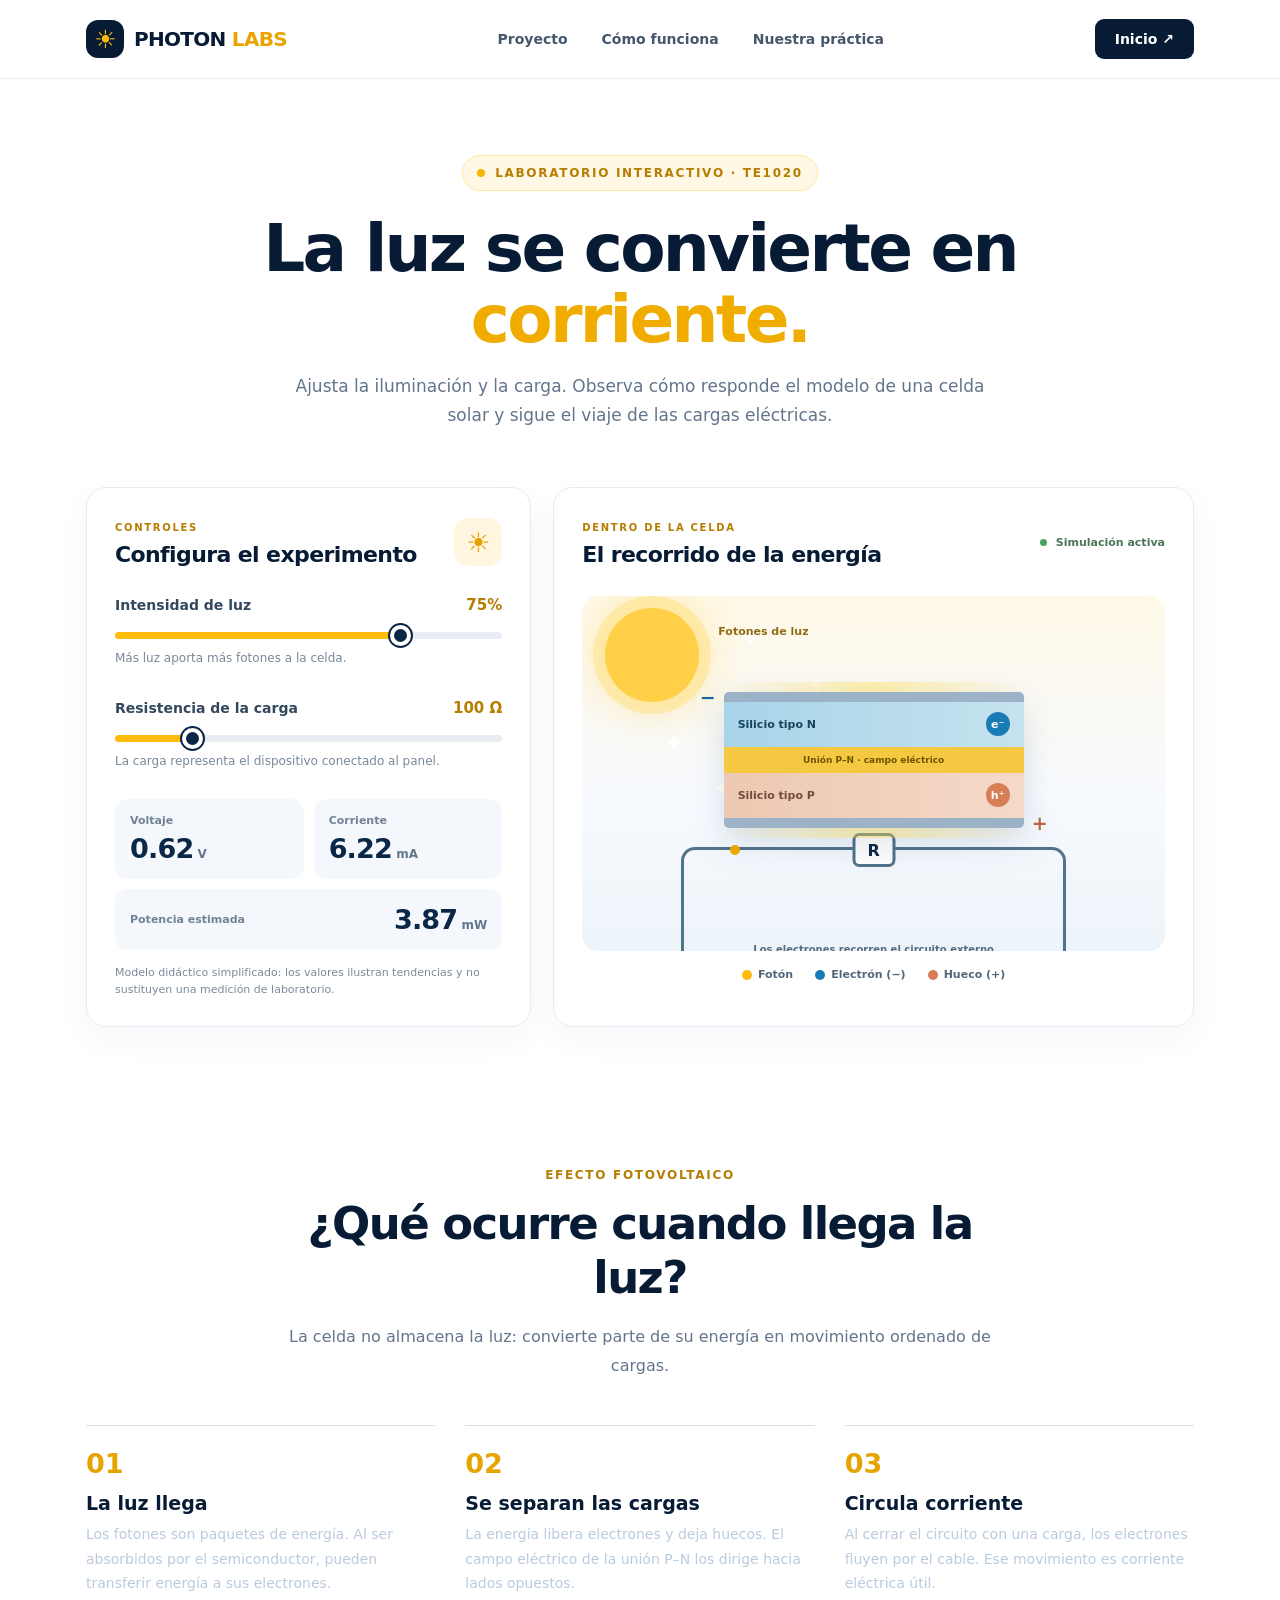
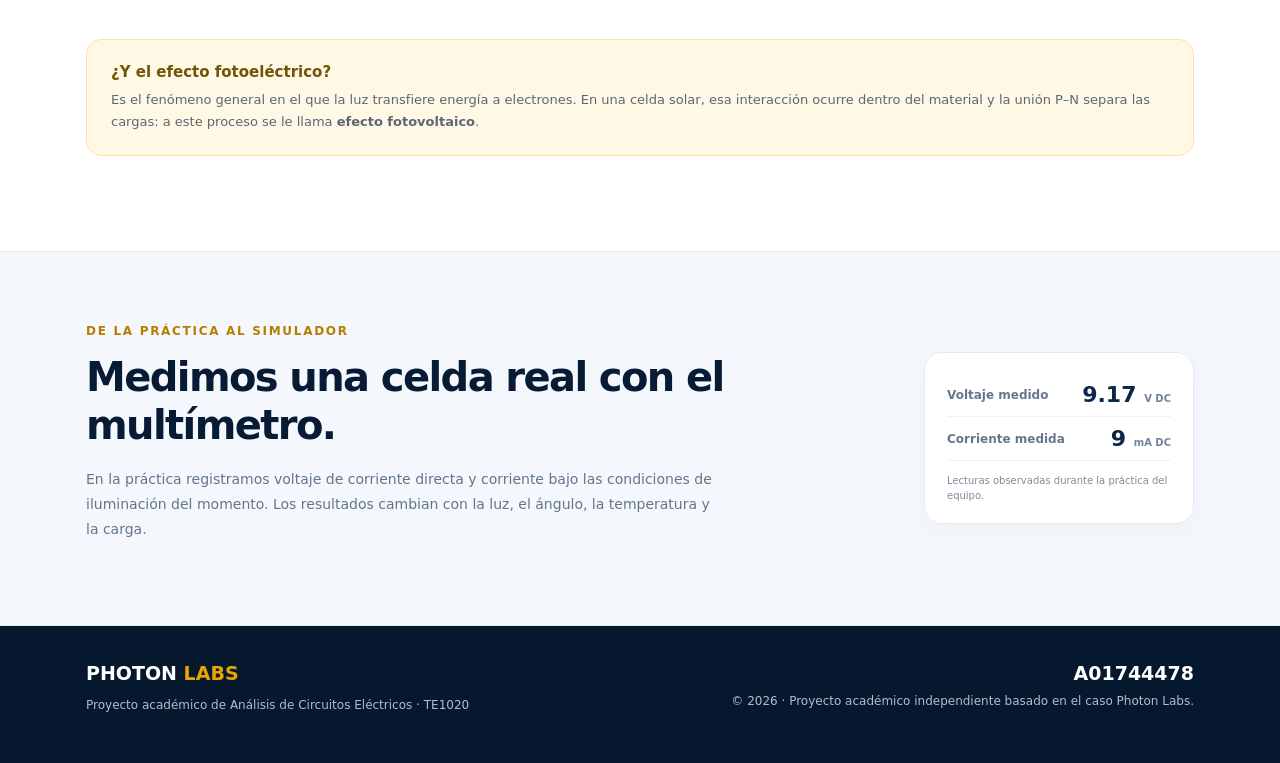
==== simulador.html @ 46e1466f "Add interactive solar cell simulator" ====
<!doctype html>
<html lang="es">
<head>
  <meta charset="UTF-8" />
  <meta name="viewport" content="width=device-width, initial-scale=1" />
  <meta name="theme-color" content="#071b35" />
  <meta name="description" content="Simulador interactivo para comprender cómo una celda solar transforma la luz en corriente eléctrica." />
  <title>Simulador solar | Photon Labs</title>
  <link rel="icon" type="image/png" href="assets/logo.png" />
  <link rel="stylesheet" href="styles.css" />
  <link rel="stylesheet" href="simulador.css" />
  <script src="simulador.js" defer></script>
</head>
<body>
  <header class="header">
    <div class="wrap nav">
      <a href="index.html" class="brand" aria-label="Photon Labs, inicio"><span class="brand-icon">☀</span><span>PHOTON <b>LABS</b></span></a>
      <nav aria-label="Navegación principal"><a href="index.html#proyecto">Proyecto</a><a href="#como-funciona">Cómo funciona</a><a href="#practica">Nuestra práctica</a></nav>
      <a class="nav-cta" href="index.html">Inicio <span aria-hidden="true">↗</span></a>
    </div>
  </header>
  <main>
    <section class="sim-hero wrap">
      <span class="eyebrow"><span class="dot"></span> LABORATORIO INTERACTIVO · TE1020</span>
      <h1>La luz se convierte en <span>corriente.</span></h1>
      <p>Ajusta la iluminación y la carga. Observa cómo responde el modelo de una celda solar y sigue el viaje de las cargas eléctricas.</p>
    </section>

    <section class="sim-layout wrap" aria-label="Simulador de celda solar">
      <div class="sim-card controls-card">
        <div class="card-title"><div><span class="overline">CONTROLES</span><h2>Configura el experimento</h2></div><span class="sun-badge" aria-hidden="true">☀</span></div>
        <label class="control-label" for="lightRange"><span>Intensidad de luz</span><strong id="lightValue">75%</strong></label>
        <input id="lightRange" type="range" min="0" max="100" value="75" aria-describedby="lightHint" />
        <p class="control-hint" id="lightHint">Más luz aporta más fotones a la celda.</p>
        <label class="control-label load-label" for="loadRange"><span>Resistencia de la carga</span><strong><span id="loadValue">100</span> Ω</strong></label>
        <input id="loadRange" type="range" min="10" max="500" value="100" step="10" aria-describedby="loadHint" />
        <p class="control-hint" id="loadHint">La carga representa el dispositivo conectado al panel.</p>
        <div class="readings" aria-live="polite">
          <div class="reading"><span>Voltaje</span><strong><span id="voltageValue">—</span><small> V</small></strong></div>
          <div class="reading"><span>Corriente</span><strong><span id="currentValue">—</span><small> mA</small></strong></div>
          <div class="reading power-reading"><span>Potencia estimada</span><strong><span id="powerValue">—</span><small> mW</small></strong></div>
        </div>
        <p class="model-note">Modelo didáctico simplificado: los valores ilustran tendencias y no sustituyen una medición de laboratorio.</p>
      </div>

      <div class="sim-card diagram-card">
        <div class="card-title"><div><span class="overline">DENTRO DE LA CELDA</span><h2>El recorrido de la energía</h2></div><span class="live-indicator"><i></i> Simulación activa</span></div>
        <div class="cell-scene" id="cellScene" data-light="75">
          <div class="sun-rays" aria-hidden="true"><span>✦</span><span>✦</span><span>✦</span><span>✦</span><span>✦</span></div>
          <div class="photon-label">Fotones de luz</div>
          <div class="cell-stack" aria-label="Esquema de capas de una celda fotovoltaica">
            <div class="cell-layer top-layer"><span>Contacto frontal</span><b>−</b></div>
            <div class="cell-layer n-layer"><span>Silicio tipo N</span><b class="electron">e⁻</b></div>
            <div class="junction"><span>Unión P–N · campo eléctrico</span><i></i></div>
            <div class="cell-layer p-layer"><span>Silicio tipo P</span><b class="hole">h⁺</b></div>
            <div class="cell-layer bottom-layer"><span>Contacto posterior</span><b>+</b></div>
          </div>
          <div class="circuit-line"><span class="flow-dot"></span><span class="load-symbol">R</span><span class="circuit-caption">Los electrones recorren el circuito externo</span></div>
        </div>
        <div class="legend"><span><i class="legend-photon"></i> Fotón</span><span><i class="legend-electron"></i> Electrón (−)</span><span><i class="legend-hole"></i> Hueco (+)</span></div>
      </div>
    </section>

    <section class="section wrap" id="como-funciona">
      <div class="section-heading"><span class="overline">EFECTO FOTOVOLTAICO</span><h2>¿Qué ocurre cuando llega la luz?</h2><p>La celda no almacena la luz: convierte parte de su energía en movimiento ordenado de cargas.</p></div>
      <div class="steps science-steps">
        <article><span>01</span><h3>La luz llega</h3><p>Los fotones son paquetes de energía. Al ser absorbidos por el semiconductor, pueden transferir energía a sus electrones.</p></article>
        <article><span>02</span><h3>Se separan las cargas</h3><p>La energía libera electrones y deja huecos. El campo eléctrico de la unión P–N los dirige hacia lados opuestos.</p></article>
        <article><span>03</span><h3>Circula corriente</h3><p>Al cerrar el circuito con una carga, los electrones fluyen por el cable. Ese movimiento es corriente eléctrica útil.</p></article>
      </div>
      <aside class="concept-note"><strong>¿Y el efecto fotoeléctrico?</strong><p>Es el fenómeno general en el que la luz transfiere energía a electrones. En una celda solar, esa interacción ocurre dentro del material y la unión P–N separa las cargas: a este proceso se le llama <b>efecto fotovoltaico</b>.</p></aside>
    </section>

    <section class="practice-band" id="practica"><div class="wrap practice-inner"><div><span class="overline">DE LA PRÁCTICA AL SIMULADOR</span><h2>Medimos una celda real con el multímetro.</h2><p>En la práctica registramos voltaje de corriente directa y corriente bajo las condiciones de iluminación del momento. Los resultados cambian con la luz, el ángulo, la temperatura y la carga.</p></div><div class="practice-readings"><div><span>Voltaje medido</span><strong>9.17 <small>V DC</small></strong></div><div><span>Corriente medida</span><strong>9 <small>mA DC</small></strong></div><small>Lecturas observadas durante la práctica del equipo.</small></div></div></section>
  </main>
  <footer><div class="wrap footer-inner"><div><strong>PHOTON <span>LABS</span></strong><p>Proyecto académico de Análisis de Circuitos Eléctricos · TE1020</p></div><div class="footer-right"><strong>A01744478</strong><small>© 2026 · Proyecto académico independiente basado en el caso Photon Labs.</small></div></div></footer>
</body>
</html>
---- styles.css ----
:root{--navy:#071b35;--blue:#10345c;--gold:#ffbb0b;--muted:#63758b;--light:#f4f8fc}*{box-sizing:border-box}html{scroll-behavior:smooth}body{margin:0;font-family:Inter,ui-sans-serif,system-ui,-apple-system,BlinkMacSystemFont,"Segoe UI",sans-serif;color:var(--navy);background:white}a{text-decoration:none;color:inherit}.wrap{max-width:1160px;margin:auto;padding-left:26px;padding-right:26px}.header{background:#fff;border-bottom:1px solid #e9eef4;position:sticky;top:0;z-index:5}.nav{height:78px;display:flex;align-items:center;justify-content:space-between;gap:24px}.brand{font-weight:900;letter-spacing:-.7px;display:flex;align-items:center;gap:10px;font-size:20px}.brand b,.footer-inner span{color:#e9a400}.brand-icon{display:grid;place-items:center;width:38px;height:38px;border-radius:12px;background:var(--navy);color:var(--gold);font-size:25px}.nav nav{display:flex;gap:34px;color:#45576c;font-size:14px;font-weight:600}.nav nav a:hover{color:#d39a00}.nav-cta{background:var(--navy);color:white;border-radius:9px;padding:12px 20px;font-size:14px;font-weight:700}.hero{min-height:610px;display:grid;grid-template-columns:1.06fr .94fr;align-items:center;gap:50px;padding-top:55px;padding-bottom:70px}.eyebrow,.overline{font-size:12px;letter-spacing:1.7px;font-weight:850;color:#b67d00}.eyebrow{display:inline-flex;gap:10px;align-items:center;background:#fff8e5;border:1px solid #ffe6a0;border-radius:30px;padding:10px 14px}.dot{height:8px;width:8px;border-radius:50%;background:#f5b400}.hero h1{font-size:clamp(43px,5vw,70px);letter-spacing:-3px;line-height:1.08;margin:26px 0 23px;max-width:660px}.hero h1 span{color:#f0ad00}.hero-copy>p{font-size:18px;line-height:1.8;color:var(--muted);max-width:540px}.actions{display:flex;gap:12px;flex-wrap:wrap;margin:30px 0}.btn{border-radius:10px;padding:16px 22px;font-size:14px;font-weight:800;display:inline-flex;align-items:center;gap:14px}.primary{background:var(--gold);color:#0b2443;box-shadow:0 8px 22px #ffbb0b33}.secondary{border:1px solid #cbd5df}.hero-note{color:#65758a;font-size:13px;margin-top:36px}.hero-note span{color:#e6a000}.hero-art{position:relative;min-width:0}.art-glow{position:absolute;inset:6% 0;background:radial-gradient(circle,#ffdf7c66,transparent 65%)}.logo-panel{position:relative;border-radius:28px;padding:25px;background:white;box-shadow:0 22px 70px #102c5020;border:1px solid #e9eef4;transform:rotate(2deg)}.logo-panel img{display:block;width:100%;border-radius:15px}.float-tag{position:absolute;bottom:-20px;left:-28px;background:white;display:flex;align-items:center;gap:13px;padding:14px 20px;box-shadow:0 15px 45px #0b28452b;border-radius:14px}.float-tag>span{font-size:26px;color:#e5a400}.float-tag strong,.float-tag small{display:block}.float-tag strong{font-size:13px}.float-tag small{font-size:11px;color:var(--muted);margin-top:3px}.metrics{background:var(--navy);color:white}.metrics-grid{display:grid;grid-template-columns:repeat(4,1fr);padding-top:27px;padding-bottom:27px}.metrics-grid>div{display:flex;align-items:center;gap:14px;padding:14px 18px;border-right:1px solid #ffffff25}.metrics-grid>div:last-child{border:0}.metrics strong{color:var(--gold);font-size:23px}.metrics span{font-size:13px;color:#d6e0eb}.section{padding-top:95px;padding-bottom:95px}.section-heading{max-width:760px;margin:0 auto 43px;text-align:center}h2{font-size:clamp(30px,3.7vw,45px);letter-spacing:-1.6px;line-height:1.2;margin:14px 0 18px}.section-heading p,.coming p{color:var(--muted);font-size:16px;line-height:1.8}.feature-grid{display:grid;grid-template-columns:repeat(3,1fr);gap:20px}.feature{border:1px solid #e5ebf1;border-radius:18px;padding:32px;background:#fff;box-shadow:0 8px 25px #0b284508}.feature-icon{display:grid;place-items:center;width:54px;height:54px;border-radius:15px;background:#fff6df;font-size:25px;color:#e4a300}.feature h3{margin:24px 0 10px;font-size:20px}.feature p{color:var(--muted);line-height:1.7;font-size:14px}.section-dark{background:#0a2342;color:white}.section-dark .overline{color:var(--gold)}.section-dark h2{max-width:700px}.steps{display:grid;grid-template-columns:repeat(3,1fr);gap:30px;margin-top:45px}.steps>div{border-top:1px solid #42607d;padding-top:24px}.steps span{color:var(--gold);font-size:28px;font-weight:850}.steps h3{font-size:20px}.steps p{color:#bacbdd;line-height:1.7;font-size:14px}.coming{background:var(--light);border:1px solid #e5edf4;border-radius:24px;padding:58px;display:flex;align-items:center;gap:40px;justify-content:space-between}.coming>div:first-child{max-width:690px}.coming-icon{font-size:140px;color:#f3b300;line-height:1}.status{display:inline-block;background:#e9f3ed;color:#297d48;border-radius:25px;padding:9px 15px;font-size:13px;font-weight:800;margin-top:15px}footer{background:#06182e;color:white}.footer-inner{display:flex;justify-content:space-between;gap:30px;padding-top:36px;padding-bottom:36px}.footer-inner strong{font-size:19px}.footer-inner p,.footer-inner small{font-size:12px;color:#aebed0;line-height:1.6}.footer-right{text-align:right;display:flex;flex-direction:column;gap:8px}@media(max-width:850px){.nav nav{display:none}.hero{grid-template-columns:1fr;gap:45px;padding-top:65px}.hero-copy{text-align:center}.hero-copy>p{margin-left:auto;margin-right:auto}.actions{justify-content:center}.hero-art{max-width:530px;margin:0 auto}.float-tag{left:0}.metrics-grid{grid-template-columns:repeat(2,1fr)}.metrics-grid>div:nth-child(2){border:0}.feature-grid,.steps{grid-template-columns:1fr}.coming-icon{display:none}}@media(max-width:540px){.wrap{padding-left:18px;padding-right:18px}.nav{height:70px}.brand{font-size:17px}.nav-cta{font-size:12px;padding:11px}.hero{padding-top:42px}.hero h1{letter-spacing:-2px}.hero-copy>p{font-size:16px}.btn{width:100%;justify-content:center}.logo-panel{padding:12px}.float-tag{position:relative;bottom:auto;left:auto;margin:15px auto 0;max-width:max-content}.metrics-grid>div{gap:8px;padding:14px 8px}.metrics span{font-size:11px}.metrics strong{font-size:19px}.section{padding-top:70px;padding-bottom:70px}.coming{padding:30px}.footer-inner{flex-direction:column}.footer-right{text-align:left}}
---- simulador.css ----
.sim-hero{padding-top:76px;padding-bottom:34px;text-align:center}.sim-hero h1{font-size:clamp(40px,5.5vw,66px);letter-spacing:-2.7px;line-height:1.08;margin:22px auto 16px}.sim-hero h1 span{color:#f0ad00}.sim-hero p{max-width:690px;margin:0 auto;color:var(--muted);font-size:17px;line-height:1.75}.sim-layout{display:grid;grid-template-columns:.82fr 1.18fr;gap:22px;padding-top:22px;padding-bottom:42px}.sim-card{background:white;border:1px solid #e5ebf1;border-radius:20px;padding:28px;box-shadow:0 12px 34px #0b28450a;min-width:0}.card-title{display:flex;align-items:center;justify-content:space-between;gap:18px;margin-bottom:28px}.card-title h2{font-size:22px;letter-spacing:-.6px;margin:7px 0 0}.card-title .overline{font-size:10px}.sun-badge{display:grid;place-items:center;border-radius:14px;width:48px;height:48px;background:#fff6df;color:#e6a000;font-size:27px}.control-label{display:flex;align-items:center;justify-content:space-between;gap:14px;font-size:14px;font-weight:750;color:#33475d}.control-label strong{color:#b67d00;font-size:15px}.load-label{margin-top:31px}.sim-card input[type=range]{appearance:none;width:100%;height:7px;border-radius:8px;background:linear-gradient(90deg,#ffbb0b 75%,#e7edf3 75%);outline:none;margin:18px 0 5px}.sim-card input[type=range]::-webkit-slider-thumb{appearance:none;width:21px;height:21px;border-radius:50%;background:#0b2747;border:4px solid white;box-shadow:0 0 0 2px #0b2747;cursor:pointer}.sim-card input[type=range]::-moz-range-thumb{width:14px;height:14px;border-radius:50%;background:#0b2747;border:4px solid white;box-shadow:0 0 0 2px #0b2747;cursor:pointer}.control-hint{font-size:12px;color:#78889a;margin:5px 0 0;line-height:1.55}.readings{margin-top:28px;display:grid;grid-template-columns:1fr 1fr;gap:10px}.reading{border-radius:13px;background:#f4f8fc;padding:15px}.reading>span{display:block;font-size:11px;color:#718196;font-weight:700}.reading strong{display:block;margin-top:6px;color:#0b2747;font-size:27px;letter-spacing:-.8px}.reading small{font-size:12px;letter-spacing:0;color:#63758b}.power-reading{grid-column:1/-1;display:flex;align-items:center;justify-content:space-between}.power-reading strong{margin:0}.model-note{font-size:11px;line-height:1.55;color:#7a899a;margin:14px 0 0}.live-indicator{font-size:11px;color:#4a7558;white-space:nowrap;font-weight:750}.live-indicator i{display:inline-block;width:7px;height:7px;border-radius:50%;background:#45a465;margin-right:5px}.diagram-card{overflow:hidden}.cell-scene{height:355px;position:relative;isolation:isolate;border-radius:16px;background:linear-gradient(180deg,#fff9e8 0%,#f7faff 58%,#edf4f9 100%);overflow:hidden;--ray-alpha:.72}.cell-scene[data-light="0"]{--ray-alpha:0}.sun-rays{position:absolute;inset:12px auto auto 23px;width:94px;height:94px;border-radius:50%;background:#ffcf47;box-shadow:0 0 0 12px #ffd75b55,0 0 50px #ffc62988;color:white;font-size:26px}.sun-rays span{position:absolute;animation:twinkle 2s ease-in-out infinite}.sun-rays span:nth-child(1){left:134px;top:15px}.sun-rays span:nth-child(2){left:201px;top:62px;animation-delay:.5s}.sun-rays span:nth-child(3){left:178px;top:124px;animation-delay:.9s}.sun-rays span:nth-child(4){left:107px;top:165px;animation-delay:.3s}.sun-rays span:nth-child(5){left:58px;top:120px;animation-delay:1.1s}.photon-label{position:absolute;top:29px;left:136px;color:#8e6c12;font-size:11px;font-weight:800}.cell-stack{position:absolute;left:50%;top:46%;transform:translate(-50%,-50%);width:min(58%,300px);filter:drop-shadow(0 12px 17px #0a234222);z-index:1}.cell-layer{height:45px;display:flex;justify-content:space-between;align-items:center;padding:0 14px;font-size:11px;font-weight:800}.top-layer{height:10px;background:#9cb3c7;border-radius:5px 5px 0 0}.top-layer span,.bottom-layer span{display:none}.top-layer b{position:absolute;left:-24px;color:#1768a1;font-size:19px}.n-layer{background:linear-gradient(90deg,#a8d3e9,#c5e3ee);color:#16445f}.p-layer{background:linear-gradient(90deg,#edc8b2,#f5d9c8);color:#714d3c}.bottom-layer{height:10px;background:#9cb3c7;border-radius:0 0 5px 5px}.bottom-layer b{position:absolute;right:-24px;color:#be643b;font-size:19px}.junction{height:26px;background:#f5c842;position:relative;display:grid;place-items:center;color:#6f5400;font-size:9px;font-weight:850}.junction i{position:absolute;inset:-65px 0;background:linear-gradient(90deg,transparent,#ffdf5570,transparent);z-index:-1}.electron,.hole{display:grid;place-items:center;width:24px;height:24px;border-radius:50%;font-size:11px;animation:bounce 1.8s ease-in-out infinite}.electron{background:#187bb4;color:white}.hole{background:#d77e57;color:white;animation-delay:.4s}.circuit-line{position:absolute;left:17%;right:17%;bottom:24px;height:80px;border:3px solid #53738b;border-bottom:0;border-radius:14px 14px 0 0}.circuit-line:before,.circuit-line:after{content:"";position:absolute;width:3px;height:30px;bottom:-28px;background:#53738b}.circuit-line:before{left:-3px}.circuit-line:after{right:-3px}.load-symbol{position:absolute;left:50%;top:-17px;transform:translateX(-50%);width:43px;height:34px;display:grid;place-items:center;background:white;border:3px solid #53738b;border-radius:7px;color:#0d2a48;font-weight:900}.circuit-caption{position:absolute;left:0;right:0;bottom:-28px;text-align:center;font-size:10px;color:#556d80;font-weight:700}.flow-dot{position:absolute;left:12%;top:-5px;width:10px;height:10px;background:#f0ad00;border-radius:50%;animation:flow 2.2s linear infinite}.legend{display:flex;justify-content:center;gap:22px;flex-wrap:wrap;margin-top:17px;font-size:11px;color:#53677c;font-weight:700}.legend span{display:flex;align-items:center;gap:6px}.legend i{width:10px;height:10px;display:inline-block;border-radius:50%}.legend-photon{background:#ffbb0b}.legend-electron{background:#187bb4}.legend-hole{background:#d77e57}.science-steps article{border-top:1px solid #d7e1ea;padding-top:22px}.science-steps article>span{color:#e5a400;font-size:27px;font-weight:850}.science-steps h3{font-size:19px;margin:13px 0 8px}.science-steps p{color:#bacbdd;font-size:14px;line-height:1.75;margin:0}.concept-note{margin-top:43px;background:#fff8e5;border:1px solid #ffe4a1;border-radius:15px;padding:22px 24px}.concept-note strong{font-size:15px;color:#725508}.concept-note p{font-size:13px;line-height:1.7;color:#5c6775;margin:8px 0 0}.practice-band{background:#f4f8fc;border-top:1px solid #e5edf4;border-bottom:1px solid #e5edf4}.practice-inner{display:flex;justify-content:space-between;align-items:center;gap:36px;padding-top:68px;padding-bottom:68px}.practice-inner>div:first-child{max-width:650px}.practice-inner h2{font-size:clamp(28px,3.2vw,40px)}.practice-inner p{max-width:640px;color:var(--muted);font-size:14px;line-height:1.8}.practice-readings{flex:0 0 270px;background:white;border:1px solid #e5ebf1;border-radius:18px;padding:20px 22px;box-shadow:0 8px 24px #0b284508}.practice-readings>div{display:flex;justify-content:space-between;align-items:center;padding:9px 0;border-bottom:1px solid #edf1f5}.practice-readings>div span{font-size:12px;color:#65778c;font-weight:700}.practice-readings>div strong{font-size:22px;color:#0a2748}.practice-readings>div small{font-size:10px;color:#72849a}.practice-readings>small{display:block;margin-top:12px;font-size:10px;line-height:1.5;color:#7c8b9a}@keyframes flow{0%{left:10%;opacity:0}15%{opacity:1}82%{left:83%;opacity:1}100%{left:90%;opacity:0}}@keyframes bounce{0%,100%{transform:translateY(0)}50%{transform:translateY(-7px)}}@keyframes twinkle{0%,100%{opacity:var(--ray-alpha);transform:scale(1)}50%{opacity:calc(var(--ray-alpha)*.45);transform:scale(.75)}}@media(max-width:850px){.sim-layout{grid-template-columns:1fr}.practice-inner{align-items:flex-start;flex-direction:column}.practice-readings{width:100%;max-width:420px}.science-steps{grid-template-columns:1fr}}@media(max-width:540px){.sim-hero{padding-top:48px}.sim-hero h1{letter-spacing:-1.8px}.sim-hero p{font-size:15px}.sim-card{padding:21px}.card-title{margin-bottom:22px}.cell-scene{height:320px}.cell-stack{width:62%}.sun-rays{transform:scale(.8);transform-origin:top left}.photon-label{top:25px;left:105px}.circuit-line{left:12%;right:12%}.legend{gap:11px;font-size:10px}.practice-inner{padding-top:52px;padding-bottom:52px}}
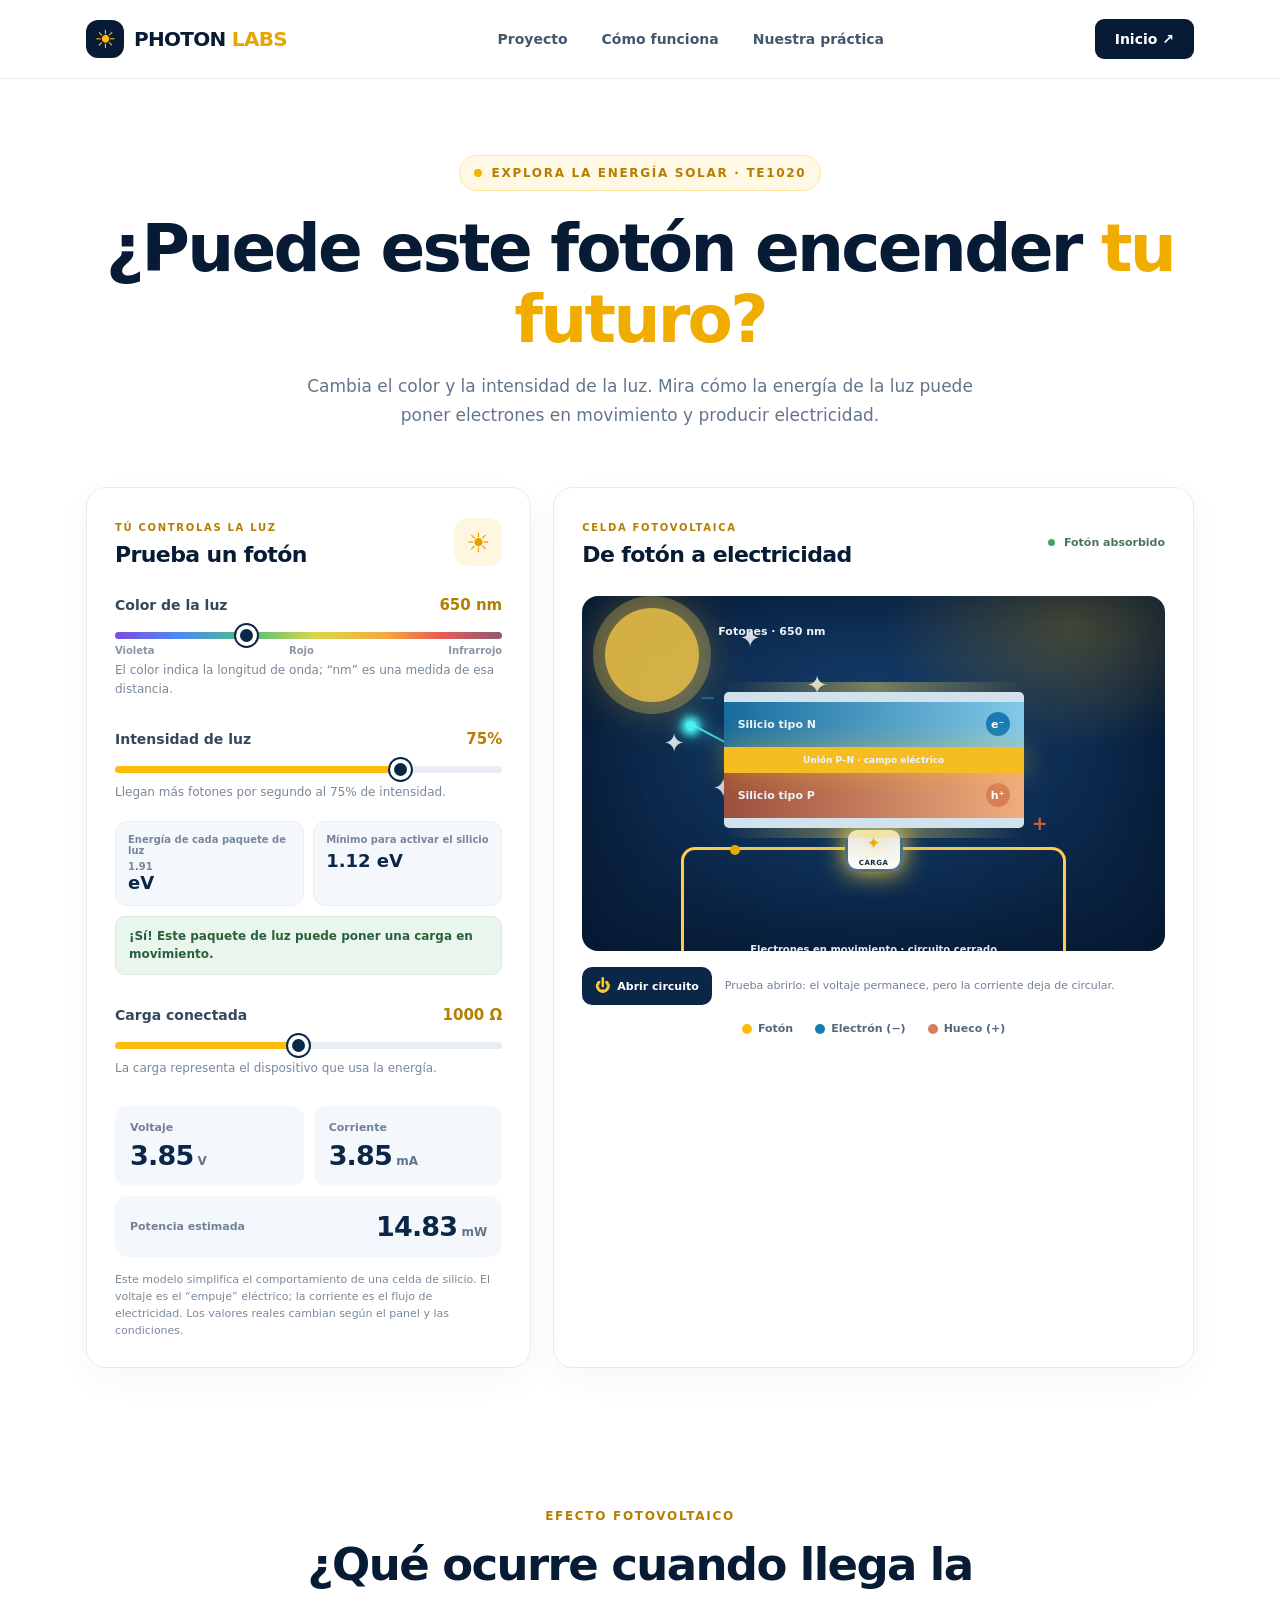
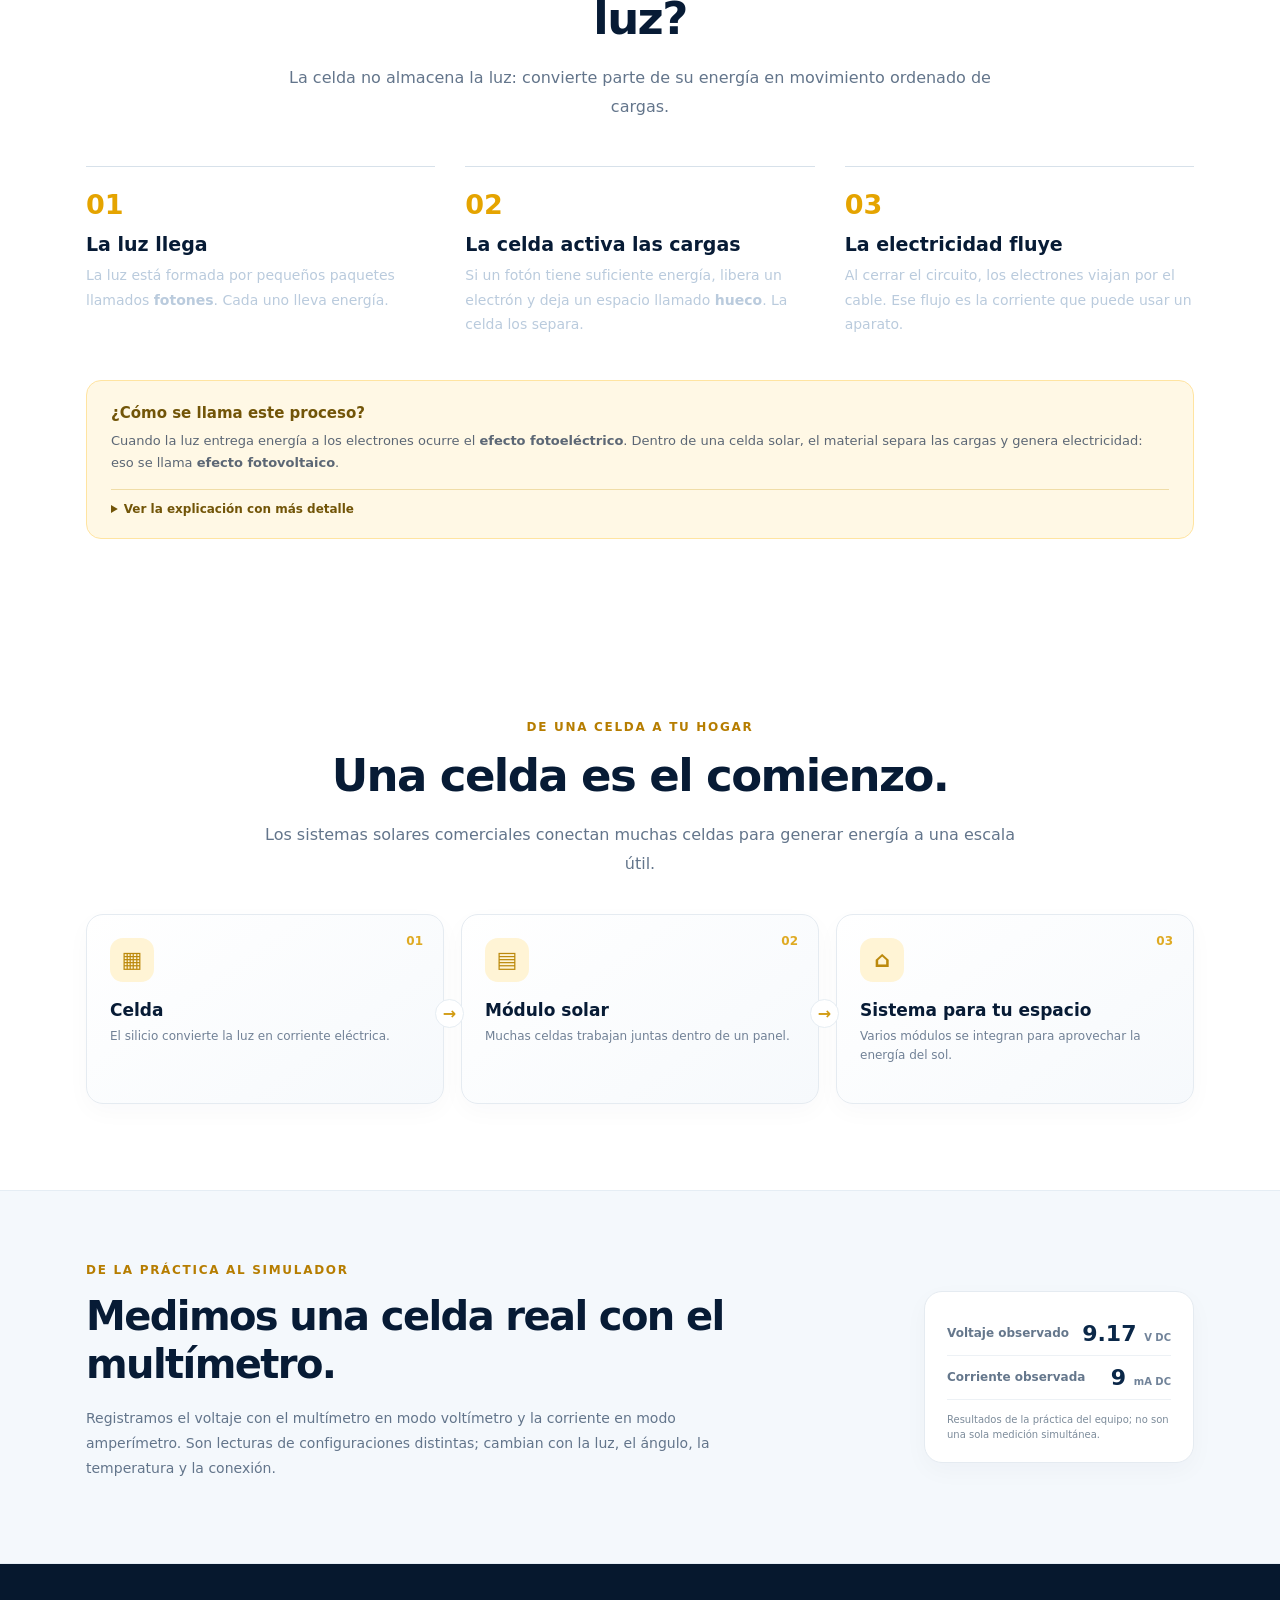
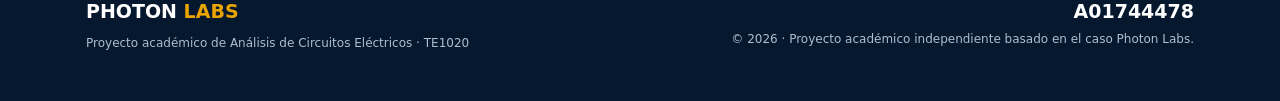
==== commit 3c3ac5dd: "Polish solar simulator and page transitions" ====
--- a/simulador.html
+++ b/simulador.html
@@ -10,6 +10,7 @@
   <link rel="stylesheet" href="styles.css" />
   <link rel="stylesheet" href="simulador.css" />
   <script src="simulador.js" defer></script>
+  <script src="page-transitions.js" defer></script>
 </head>
 <body>
   <header class="header">
@@ -21,33 +22,43 @@
   </header>
   <main>
     <section class="sim-hero wrap">
-      <span class="eyebrow"><span class="dot"></span> LABORATORIO INTERACTIVO · TE1020</span>
-      <h1>La luz se convierte en <span>corriente.</span></h1>
-      <p>Ajusta la iluminación y la carga. Observa cómo responde el modelo de una celda solar y sigue el viaje de las cargas eléctricas.</p>
+      <span class="eyebrow"><span class="dot"></span> EXPLORA LA ENERGÍA SOLAR · TE1020</span>
+      <h1>¿Puede este fotón encender <span>tu futuro?</span></h1>
+      <p>Cambia el color y la intensidad de la luz. Mira cómo la energía de la luz puede poner electrones en movimiento y producir electricidad.</p>
     </section>
 
     <section class="sim-layout wrap" aria-label="Simulador de celda solar">
       <div class="sim-card controls-card">
-        <div class="card-title"><div><span class="overline">CONTROLES</span><h2>Configura el experimento</h2></div><span class="sun-badge" aria-hidden="true">☀</span></div>
-        <label class="control-label" for="lightRange"><span>Intensidad de luz</span><strong id="lightValue">75%</strong></label>
+        <div class="card-title"><div><span class="overline">TÚ CONTROLAS LA LUZ</span><h2>Prueba un fotón</h2></div><span class="sun-badge" aria-hidden="true">☀</span></div>
+        <label class="control-label" for="wavelengthRange"><span>Color de la luz</span><strong><span id="wavelengthValue">650</span> nm</strong></label>
+        <input class="spectrum-range" id="wavelengthRange" type="range" min="380" max="1200" value="650" aria-describedby="wavelengthHint" />
+        <div class="spectrum-labels"><span>Violeta</span><span>Rojo</span><span>Infrarrojo</span></div>
+        <p class="control-hint" id="wavelengthHint">El color indica la longitud de onda; “nm” es una medida de esa distancia.</p>
+        <label class="control-label load-label" for="lightRange"><span>Intensidad de luz</span><strong id="lightValue">75%</strong></label>
         <input id="lightRange" type="range" min="0" max="100" value="75" aria-describedby="lightHint" />
-        <p class="control-hint" id="lightHint">Más luz aporta más fotones a la celda.</p>
-        <label class="control-label load-label" for="loadRange"><span>Resistencia de la carga</span><strong><span id="loadValue">100</span> Ω</strong></label>
-        <input id="loadRange" type="range" min="10" max="500" value="100" step="10" aria-describedby="loadHint" />
-        <p class="control-hint" id="loadHint">La carga representa el dispositivo conectado al panel.</p>
+        <p class="control-hint" id="lightHint">Más intensidad significa más fotones llegando cada segundo.</p>
+        <div class="photon-facts" aria-live="polite">
+          <div><span>Energía de cada paquete de luz</span><strong><span id="photonEnergy">1.91</span> eV</strong></div>
+          <div><span>Mínimo para activar el silicio</span><strong>1.12 eV</strong></div>
+        </div>
+        <div class="threshold-message" id="thresholdMessage" role="status">Este fotón puede activar el silicio.</div>
+        <label class="control-label load-label" for="loadRange"><span>Carga conectada</span><strong><span id="loadValue">1000</span> Ω</strong></label>
+        <input id="loadRange" type="range" min="100" max="2000" value="1000" step="50" aria-describedby="loadHint" />
+        <p class="control-hint" id="loadHint">La carga representa el dispositivo que usa la energía.</p>
         <div class="readings" aria-live="polite">
           <div class="reading"><span>Voltaje</span><strong><span id="voltageValue">—</span><small> V</small></strong></div>
           <div class="reading"><span>Corriente</span><strong><span id="currentValue">—</span><small> mA</small></strong></div>
           <div class="reading power-reading"><span>Potencia estimada</span><strong><span id="powerValue">—</span><small> mW</small></strong></div>
         </div>
-        <p class="model-note">Modelo didáctico simplificado: los valores ilustran tendencias y no sustituyen una medición de laboratorio.</p>
+        <p class="model-note">Este modelo simplifica el comportamiento de una celda de silicio. El voltaje es el “empuje” eléctrico; la corriente es el flujo de electricidad. Los valores reales cambian según el panel y las condiciones.</p>
       </div>
 
       <div class="sim-card diagram-card">
-        <div class="card-title"><div><span class="overline">DENTRO DE LA CELDA</span><h2>El recorrido de la energía</h2></div><span class="live-indicator"><i></i> Simulación activa</span></div>
-        <div class="cell-scene" id="cellScene" data-light="75">
+        <div class="card-title"><div><span class="overline">CELDA FOTOVOLTAICA</span><h2>De fotón a electricidad</h2></div><span class="live-indicator" id="sceneStatus"><i></i> Fotón activo</span></div>
+        <div class="cell-scene" id="cellScene" data-light="75" data-threshold="met" data-circuit="closed">
           <div class="sun-rays" aria-hidden="true"><span>✦</span><span>✦</span><span>✦</span><span>✦</span><span>✦</span></div>
-          <div class="photon-label">Fotones de luz</div>
+          <div class="photon-label" id="photonLabel">Fotones · 650 nm</div>
+          <div class="beam" aria-hidden="true"><span class="beam-photon">●</span><span class="beam-photon">●</span><span class="beam-photon">●</span><span class="beam-photon">●</span><span class="beam-photon">●</span></div>
           <div class="cell-stack" aria-label="Esquema de capas de una celda fotovoltaica">
             <div class="cell-layer top-layer"><span>Contacto frontal</span><b>−</b></div>
             <div class="cell-layer n-layer"><span>Silicio tipo N</span><b class="electron">e⁻</b></div>
@@ -55,8 +66,9 @@
             <div class="cell-layer p-layer"><span>Silicio tipo P</span><b class="hole">h⁺</b></div>
             <div class="cell-layer bottom-layer"><span>Contacto posterior</span><b>+</b></div>
           </div>
-          <div class="circuit-line"><span class="flow-dot"></span><span class="load-symbol">R</span><span class="circuit-caption">Los electrones recorren el circuito externo</span></div>
+          <div class="circuit-line"><span class="flow-dot"></span><span class="load-symbol" id="loadSymbol"><span class="load-bulb">✦</span><small>CARGA</small></span><span class="circuit-caption" id="circuitCaption">Cargas en movimiento · circuito cerrado</span></div>
         </div>
+        <div class="scene-actions"><button class="switch-button" id="circuitToggle" type="button" aria-pressed="true"><span aria-hidden="true">⏻</span><span id="switchText">Abrir circuito</span></button><p>Prueba abrirlo: el voltaje permanece, pero la corriente deja de circular.</p></div>
         <div class="legend"><span><i class="legend-photon"></i> Fotón</span><span><i class="legend-electron"></i> Electrón (−)</span><span><i class="legend-hole"></i> Hueco (+)</span></div>
       </div>
     </section>
@@ -64,14 +76,16 @@
     <section class="section wrap" id="como-funciona">
       <div class="section-heading"><span class="overline">EFECTO FOTOVOLTAICO</span><h2>¿Qué ocurre cuando llega la luz?</h2><p>La celda no almacena la luz: convierte parte de su energía en movimiento ordenado de cargas.</p></div>
       <div class="steps science-steps">
-        <article><span>01</span><h3>La luz llega</h3><p>Los fotones son paquetes de energía. Al ser absorbidos por el semiconductor, pueden transferir energía a sus electrones.</p></article>
-        <article><span>02</span><h3>Se separan las cargas</h3><p>La energía libera electrones y deja huecos. El campo eléctrico de la unión P–N los dirige hacia lados opuestos.</p></article>
-        <article><span>03</span><h3>Circula corriente</h3><p>Al cerrar el circuito con una carga, los electrones fluyen por el cable. Ese movimiento es corriente eléctrica útil.</p></article>
+        <article><span>01</span><h3>La luz llega</h3><p>La luz está formada por pequeños paquetes llamados <b>fotones</b>. Cada uno lleva energía.</p></article>
+        <article><span>02</span><h3>La celda activa las cargas</h3><p>Si un fotón tiene suficiente energía, libera un electrón y deja un espacio llamado <b>hueco</b>. La celda los separa.</p></article>
+        <article><span>03</span><h3>La electricidad fluye</h3><p>Al cerrar el circuito, los electrones viajan por el cable. Ese flujo es la corriente que puede usar un aparato.</p></article>
       </div>
-      <aside class="concept-note"><strong>¿Y el efecto fotoeléctrico?</strong><p>Es el fenómeno general en el que la luz transfiere energía a electrones. En una celda solar, esa interacción ocurre dentro del material y la unión P–N separa las cargas: a este proceso se le llama <b>efecto fotovoltaico</b>.</p></aside>
+      <aside class="concept-note"><strong>¿Cómo se llama este proceso?</strong><p>Cuando la luz entrega energía a los electrones ocurre el <b>efecto fotoeléctrico</b>. Dentro de una celda solar, el material separa las cargas y genera electricidad: eso se llama <b>efecto fotovoltaico</b>.</p><details class="more-science"><summary>Ver la explicación con más detalle</summary><p>La energía se estima con E = 1240 ÷ λ. En esta fórmula, λ es el color de la luz medido en nanómetros (nm), y eV es una unidad para medir energía. El silicio necesita al menos 1.12 eV para liberar una carga.</p></details></aside>
     </section>
 
-    <section class="practice-band" id="practica"><div class="wrap practice-inner"><div><span class="overline">DE LA PRÁCTICA AL SIMULADOR</span><h2>Medimos una celda real con el multímetro.</h2><p>En la práctica registramos voltaje de corriente directa y corriente bajo las condiciones de iluminación del momento. Los resultados cambian con la luz, el ángulo, la temperatura y la carga.</p></div><div class="practice-readings"><div><span>Voltaje medido</span><strong>9.17 <small>V DC</small></strong></div><div><span>Corriente medida</span><strong>9 <small>mA DC</small></strong></div><small>Lecturas observadas durante la práctica del equipo.</small></div></div></section>
+    <section class="scale-band"><div class="wrap"><div class="section-heading"><span class="overline">DE UNA CELDA A TU HOGAR</span><h2>Una celda es el comienzo.</h2><p>Los sistemas solares comerciales conectan muchas celdas para generar energía a una escala útil.</p></div><div class="scale-steps"><article><span>01</span><b class="scale-icon">▦</b><h3>Celda</h3><p>El silicio convierte la luz en corriente eléctrica.</p></article><article><span>02</span><b class="scale-icon">▤</b><h3>Módulo solar</h3><p>Muchas celdas trabajan juntas dentro de un panel.</p></article><article><span>03</span><b class="scale-icon">⌂</b><h3>Sistema para tu espacio</h3><p>Varios módulos se integran para aprovechar la energía del sol.</p></article></div></div></section>
+
+    <section class="practice-band" id="practica"><div class="wrap practice-inner"><div><span class="overline">DE LA PRÁCTICA AL SIMULADOR</span><h2>Medimos una celda real con el multímetro.</h2><p>Registramos el voltaje con el multímetro en modo voltímetro y la corriente en modo amperímetro. Son lecturas de configuraciones distintas; cambian con la luz, el ángulo, la temperatura y la conexión.</p></div><div class="practice-readings"><div><span>Voltaje observado</span><strong>9.17 <small>V DC</small></strong></div><div><span>Corriente observada</span><strong>9 <small>mA DC</small></strong></div><small>Resultados de la práctica del equipo; no son una sola medición simultánea.</small></div></div></section>
   </main>
   <footer><div class="wrap footer-inner"><div><strong>PHOTON <span>LABS</span></strong><p>Proyecto académico de Análisis de Circuitos Eléctricos · TE1020</p></div><div class="footer-right"><strong>A01744478</strong><small>© 2026 · Proyecto académico independiente basado en el caso Photon Labs.</small></div></div></footer>
 </body>
--- a/styles.css
+++ b/styles.css
@@ -1 +1,3 @@
 :root{--navy:#071b35;--blue:#10345c;--gold:#ffbb0b;--muted:#63758b;--light:#f4f8fc}*{box-sizing:border-box}html{scroll-behavior:smooth}body{margin:0;font-family:Inter,ui-sans-serif,system-ui,-apple-system,BlinkMacSystemFont,"Segoe UI",sans-serif;color:var(--navy);background:white}a{text-decoration:none;color:inherit}.wrap{max-width:1160px;margin:auto;padding-left:26px;padding-right:26px}.header{background:#fff;border-bottom:1px solid #e9eef4;position:sticky;top:0;z-index:5}.nav{height:78px;display:flex;align-items:center;justify-content:space-between;gap:24px}.brand{font-weight:900;letter-spacing:-.7px;display:flex;align-items:center;gap:10px;font-size:20px}.brand b,.footer-inner span{color:#e9a400}.brand-icon{display:grid;place-items:center;width:38px;height:38px;border-radius:12px;background:var(--navy);color:var(--gold);font-size:25px}.nav nav{display:flex;gap:34px;color:#45576c;font-size:14px;font-weight:600}.nav nav a:hover{color:#d39a00}.nav-cta{background:var(--navy);color:white;border-radius:9px;padding:12px 20px;font-size:14px;font-weight:700}.hero{min-height:610px;display:grid;grid-template-columns:1.06fr .94fr;align-items:center;gap:50px;padding-top:55px;padding-bottom:70px}.eyebrow,.overline{font-size:12px;letter-spacing:1.7px;font-weight:850;color:#b67d00}.eyebrow{display:inline-flex;gap:10px;align-items:center;background:#fff8e5;border:1px solid #ffe6a0;border-radius:30px;padding:10px 14px}.dot{height:8px;width:8px;border-radius:50%;background:#f5b400}.hero h1{font-size:clamp(43px,5vw,70px);letter-spacing:-3px;line-height:1.08;margin:26px 0 23px;max-width:660px}.hero h1 span{color:#f0ad00}.hero-copy>p{font-size:18px;line-height:1.8;color:var(--muted);max-width:540px}.actions{display:flex;gap:12px;flex-wrap:wrap;margin:30px 0}.btn{border-radius:10px;padding:16px 22px;font-size:14px;font-weight:800;display:inline-flex;align-items:center;gap:14px}.primary{background:var(--gold);color:#0b2443;box-shadow:0 8px 22px #ffbb0b33}.secondary{border:1px solid #cbd5df}.hero-note{color:#65758a;font-size:13px;margin-top:36px}.hero-note span{color:#e6a000}.hero-art{position:relative;min-width:0}.art-glow{position:absolute;inset:6% 0;background:radial-gradient(circle,#ffdf7c66,transparent 65%)}.logo-panel{position:relative;border-radius:28px;padding:25px;background:white;box-shadow:0 22px 70px #102c5020;border:1px solid #e9eef4;transform:rotate(2deg)}.logo-panel img{display:block;width:100%;border-radius:15px}.float-tag{position:absolute;bottom:-20px;left:-28px;background:white;display:flex;align-items:center;gap:13px;padding:14px 20px;box-shadow:0 15px 45px #0b28452b;border-radius:14px}.float-tag>span{font-size:26px;color:#e5a400}.float-tag strong,.float-tag small{display:block}.float-tag strong{font-size:13px}.float-tag small{font-size:11px;color:var(--muted);margin-top:3px}.metrics{background:var(--navy);color:white}.metrics-grid{display:grid;grid-template-columns:repeat(4,1fr);padding-top:27px;padding-bottom:27px}.metrics-grid>div{display:flex;align-items:center;gap:14px;padding:14px 18px;border-right:1px solid #ffffff25}.metrics-grid>div:last-child{border:0}.metrics strong{color:var(--gold);font-size:23px}.metrics span{font-size:13px;color:#d6e0eb}.section{padding-top:95px;padding-bottom:95px}.section-heading{max-width:760px;margin:0 auto 43px;text-align:center}h2{font-size:clamp(30px,3.7vw,45px);letter-spacing:-1.6px;line-height:1.2;margin:14px 0 18px}.section-heading p,.coming p{color:var(--muted);font-size:16px;line-height:1.8}.feature-grid{display:grid;grid-template-columns:repeat(3,1fr);gap:20px}.feature{border:1px solid #e5ebf1;border-radius:18px;padding:32px;background:#fff;box-shadow:0 8px 25px #0b284508}.feature-icon{display:grid;place-items:center;width:54px;height:54px;border-radius:15px;background:#fff6df;font-size:25px;color:#e4a300}.feature h3{margin:24px 0 10px;font-size:20px}.feature p{color:var(--muted);line-height:1.7;font-size:14px}.section-dark{background:#0a2342;color:white}.section-dark .overline{color:var(--gold)}.section-dark h2{max-width:700px}.steps{display:grid;grid-template-columns:repeat(3,1fr);gap:30px;margin-top:45px}.steps>div{border-top:1px solid #42607d;padding-top:24px}.steps span{color:var(--gold);font-size:28px;font-weight:850}.steps h3{font-size:20px}.steps p{color:#bacbdd;line-height:1.7;font-size:14px}.coming{background:var(--light);border:1px solid #e5edf4;border-radius:24px;padding:58px;display:flex;align-items:center;gap:40px;justify-content:space-between}.coming>div:first-child{max-width:690px}.coming-icon{font-size:140px;color:#f3b300;line-height:1}.status{display:inline-block;background:#e9f3ed;color:#297d48;border-radius:25px;padding:9px 15px;font-size:13px;font-weight:800;margin-top:15px}footer{background:#06182e;color:white}.footer-inner{display:flex;justify-content:space-between;gap:30px;padding-top:36px;padding-bottom:36px}.footer-inner strong{font-size:19px}.footer-inner p,.footer-inner small{font-size:12px;color:#aebed0;line-height:1.6}.footer-right{text-align:right;display:flex;flex-direction:column;gap:8px}@media(max-width:850px){.nav nav{display:none}.hero{grid-template-columns:1fr;gap:45px;padding-top:65px}.hero-copy{text-align:center}.hero-copy>p{margin-left:auto;margin-right:auto}.actions{justify-content:center}.hero-art{max-width:530px;margin:0 auto}.float-tag{left:0}.metrics-grid{grid-template-columns:repeat(2,1fr)}.metrics-grid>div:nth-child(2){border:0}.feature-grid,.steps{grid-template-columns:1fr}.coming-icon{display:none}}@media(max-width:540px){.wrap{padding-left:18px;padding-right:18px}.nav{height:70px}.brand{font-size:17px}.nav-cta{font-size:12px;padding:11px}.hero{padding-top:42px}.hero h1{letter-spacing:-2px}.hero-copy>p{font-size:16px}.btn{width:100%;justify-content:center}.logo-panel{padding:12px}.float-tag{position:relative;bottom:auto;left:auto;margin:15px auto 0;max-width:max-content}.metrics-grid>div{gap:8px;padding:14px 8px}.metrics span{font-size:11px}.metrics strong{font-size:19px}.section{padding-top:70px;padding-bottom:70px}.coming{padding:30px}.footer-inner{flex-direction:column}.footer-right{text-align:left}}
+.hero-word{display:inline-block;min-width:4ch;transition:opacity .22s ease,transform .22s ease}.hero-word.is-changing{opacity:0;transform:translateY(9px)}.hero-art{perspective:900px}.logo-panel{animation:panel-float 6s ease-in-out infinite;transform-origin:center;transition:box-shadow .5s}.logo-panel:hover{box-shadow:0 32px 85px #102c5035}.art-glow{animation:glow-breathe 5s ease-in-out infinite}.float-tag{animation:tag-float 4s ease-in-out infinite}.primary{transition:transform .2s ease,box-shadow .2s ease}.primary:hover{transform:translateY(-3px);box-shadow:0 14px 28px #ffbb0b55}.scroll-effects .scroll-reveal{opacity:0;transform:translateY(18px);transition:opacity .65s ease var(--reveal-delay,0ms),transform .65s cubic-bezier(.2,.75,.25,1) var(--reveal-delay,0ms)}.scroll-effects .scroll-reveal.is-visible{opacity:1;transform:translateY(0)}@keyframes panel-float{0%,100%{transform:rotate(2deg) translateY(0)}50%{transform:rotate(0deg) translateY(-8px)}}@keyframes glow-breathe{0%,100%{opacity:.68;transform:scale(.96)}50%{opacity:1;transform:scale(1.04)}}@keyframes tag-float{0%,100%{transform:translateY(0)}50%{transform:translateY(-6px)}}@media(prefers-reduced-motion:reduce){html{scroll-behavior:auto}.hero-word,.logo-panel,.art-glow,.float-tag,.primary,.scroll-effects .scroll-reveal{animation:none!important;transition:none!important;transform:none!important;opacity:1!important}}
+.page-transition-screen{position:fixed;inset:0;z-index:20;display:flex;align-items:center;justify-content:center;flex-direction:column;gap:15px;background:radial-gradient(circle at 50% 48%,#143c64 0%,#0a2342 46%,#071b35 78%);color:#fff;clip-path:circle(0 at 50% 50%);pointer-events:none;transition:clip-path .52s cubic-bezier(.72,0,.2,1)}.page-transition-screen.is-active{clip-path:circle(150% at 50% 50%)}.transition-sun{display:grid;place-items:center;width:68px;height:68px;border-radius:50%;background:var(--gold);color:var(--navy);font-size:38px;box-shadow:0 0 0 13px #ffbb0b22,0 0 65px #ffbb0b77;animation:transition-pulse 1s ease-in-out infinite alternate}.transition-message{font-size:16px;letter-spacing:.5px;opacity:0;transform:translateY(8px);transition:opacity .25s ease .12s,transform .25s ease .12s}.page-transition-screen.is-active .transition-message{opacity:1;transform:translateY(0)}@keyframes transition-pulse{to{transform:scale(1.08);box-shadow:0 0 0 20px #ffbb0b16,0 0 85px #ffbb0b99}}@media(prefers-reduced-motion:reduce){.page-transition-screen{display:none}}
--- a/simulador.css
+++ b/simulador.css
@@ -1 +1,3 @@
 .sim-hero{padding-top:76px;padding-bottom:34px;text-align:center}.sim-hero h1{font-size:clamp(40px,5.5vw,66px);letter-spacing:-2.7px;line-height:1.08;margin:22px auto 16px}.sim-hero h1 span{color:#f0ad00}.sim-hero p{max-width:690px;margin:0 auto;color:var(--muted);font-size:17px;line-height:1.75}.sim-layout{display:grid;grid-template-columns:.82fr 1.18fr;gap:22px;padding-top:22px;padding-bottom:42px}.sim-card{background:white;border:1px solid #e5ebf1;border-radius:20px;padding:28px;box-shadow:0 12px 34px #0b28450a;min-width:0}.card-title{display:flex;align-items:center;justify-content:space-between;gap:18px;margin-bottom:28px}.card-title h2{font-size:22px;letter-spacing:-.6px;margin:7px 0 0}.card-title .overline{font-size:10px}.sun-badge{display:grid;place-items:center;border-radius:14px;width:48px;height:48px;background:#fff6df;color:#e6a000;font-size:27px}.control-label{display:flex;align-items:center;justify-content:space-between;gap:14px;font-size:14px;font-weight:750;color:#33475d}.control-label strong{color:#b67d00;font-size:15px}.load-label{margin-top:31px}.sim-card input[type=range]{appearance:none;width:100%;height:7px;border-radius:8px;background:linear-gradient(90deg,#ffbb0b 75%,#e7edf3 75%);outline:none;margin:18px 0 5px}.sim-card input[type=range]::-webkit-slider-thumb{appearance:none;width:21px;height:21px;border-radius:50%;background:#0b2747;border:4px solid white;box-shadow:0 0 0 2px #0b2747;cursor:pointer}.sim-card input[type=range]::-moz-range-thumb{width:14px;height:14px;border-radius:50%;background:#0b2747;border:4px solid white;box-shadow:0 0 0 2px #0b2747;cursor:pointer}.control-hint{font-size:12px;color:#78889a;margin:5px 0 0;line-height:1.55}.readings{margin-top:28px;display:grid;grid-template-columns:1fr 1fr;gap:10px}.reading{border-radius:13px;background:#f4f8fc;padding:15px}.reading>span{display:block;font-size:11px;color:#718196;font-weight:700}.reading strong{display:block;margin-top:6px;color:#0b2747;font-size:27px;letter-spacing:-.8px}.reading small{font-size:12px;letter-spacing:0;color:#63758b}.power-reading{grid-column:1/-1;display:flex;align-items:center;justify-content:space-between}.power-reading strong{margin:0}.model-note{font-size:11px;line-height:1.55;color:#7a899a;margin:14px 0 0}.live-indicator{font-size:11px;color:#4a7558;white-space:nowrap;font-weight:750}.live-indicator i{display:inline-block;width:7px;height:7px;border-radius:50%;background:#45a465;margin-right:5px}.diagram-card{overflow:hidden}.cell-scene{height:355px;position:relative;isolation:isolate;border-radius:16px;background:linear-gradient(180deg,#fff9e8 0%,#f7faff 58%,#edf4f9 100%);overflow:hidden;--ray-alpha:.72}.cell-scene[data-light="0"]{--ray-alpha:0}.sun-rays{position:absolute;inset:12px auto auto 23px;width:94px;height:94px;border-radius:50%;background:#ffcf47;box-shadow:0 0 0 12px #ffd75b55,0 0 50px #ffc62988;color:white;font-size:26px}.sun-rays span{position:absolute;animation:twinkle 2s ease-in-out infinite}.sun-rays span:nth-child(1){left:134px;top:15px}.sun-rays span:nth-child(2){left:201px;top:62px;animation-delay:.5s}.sun-rays span:nth-child(3){left:178px;top:124px;animation-delay:.9s}.sun-rays span:nth-child(4){left:107px;top:165px;animation-delay:.3s}.sun-rays span:nth-child(5){left:58px;top:120px;animation-delay:1.1s}.photon-label{position:absolute;top:29px;left:136px;color:#8e6c12;font-size:11px;font-weight:800}.cell-stack{position:absolute;left:50%;top:46%;transform:translate(-50%,-50%);width:min(58%,300px);filter:drop-shadow(0 12px 17px #0a234222);z-index:1}.cell-layer{height:45px;display:flex;justify-content:space-between;align-items:center;padding:0 14px;font-size:11px;font-weight:800}.top-layer{height:10px;background:#9cb3c7;border-radius:5px 5px 0 0}.top-layer span,.bottom-layer span{display:none}.top-layer b{position:absolute;left:-24px;color:#1768a1;font-size:19px}.n-layer{background:linear-gradient(90deg,#a8d3e9,#c5e3ee);color:#16445f}.p-layer{background:linear-gradient(90deg,#edc8b2,#f5d9c8);color:#714d3c}.bottom-layer{height:10px;background:#9cb3c7;border-radius:0 0 5px 5px}.bottom-layer b{position:absolute;right:-24px;color:#be643b;font-size:19px}.junction{height:26px;background:#f5c842;position:relative;display:grid;place-items:center;color:#6f5400;font-size:9px;font-weight:850}.junction i{position:absolute;inset:-65px 0;background:linear-gradient(90deg,transparent,#ffdf5570,transparent);z-index:-1}.electron,.hole{display:grid;place-items:center;width:24px;height:24px;border-radius:50%;font-size:11px;animation:bounce 1.8s ease-in-out infinite}.electron{background:#187bb4;color:white}.hole{background:#d77e57;color:white;animation-delay:.4s}.circuit-line{position:absolute;left:17%;right:17%;bottom:24px;height:80px;border:3px solid #53738b;border-bottom:0;border-radius:14px 14px 0 0}.circuit-line:before,.circuit-line:after{content:"";position:absolute;width:3px;height:30px;bottom:-28px;background:#53738b}.circuit-line:before{left:-3px}.circuit-line:after{right:-3px}.load-symbol{position:absolute;left:50%;top:-17px;transform:translateX(-50%);width:43px;height:34px;display:grid;place-items:center;background:white;border:3px solid #53738b;border-radius:7px;color:#0d2a48;font-weight:900}.circuit-caption{position:absolute;left:0;right:0;bottom:-28px;text-align:center;font-size:10px;color:#556d80;font-weight:700}.flow-dot{position:absolute;left:12%;top:-5px;width:10px;height:10px;background:#f0ad00;border-radius:50%;animation:flow 2.2s linear infinite}.legend{display:flex;justify-content:center;gap:22px;flex-wrap:wrap;margin-top:17px;font-size:11px;color:#53677c;font-weight:700}.legend span{display:flex;align-items:center;gap:6px}.legend i{width:10px;height:10px;display:inline-block;border-radius:50%}.legend-photon{background:#ffbb0b}.legend-electron{background:#187bb4}.legend-hole{background:#d77e57}.science-steps article{border-top:1px solid #d7e1ea;padding-top:22px}.science-steps article>span{color:#e5a400;font-size:27px;font-weight:850}.science-steps h3{font-size:19px;margin:13px 0 8px}.science-steps p{color:#bacbdd;font-size:14px;line-height:1.75;margin:0}.concept-note{margin-top:43px;background:#fff8e5;border:1px solid #ffe4a1;border-radius:15px;padding:22px 24px}.concept-note strong{font-size:15px;color:#725508}.concept-note p{font-size:13px;line-height:1.7;color:#5c6775;margin:8px 0 0}.practice-band{background:#f4f8fc;border-top:1px solid #e5edf4;border-bottom:1px solid #e5edf4}.practice-inner{display:flex;justify-content:space-between;align-items:center;gap:36px;padding-top:68px;padding-bottom:68px}.practice-inner>div:first-child{max-width:650px}.practice-inner h2{font-size:clamp(28px,3.2vw,40px)}.practice-inner p{max-width:640px;color:var(--muted);font-size:14px;line-height:1.8}.practice-readings{flex:0 0 270px;background:white;border:1px solid #e5ebf1;border-radius:18px;padding:20px 22px;box-shadow:0 8px 24px #0b284508}.practice-readings>div{display:flex;justify-content:space-between;align-items:center;padding:9px 0;border-bottom:1px solid #edf1f5}.practice-readings>div span{font-size:12px;color:#65778c;font-weight:700}.practice-readings>div strong{font-size:22px;color:#0a2748}.practice-readings>div small{font-size:10px;color:#72849a}.practice-readings>small{display:block;margin-top:12px;font-size:10px;line-height:1.5;color:#7c8b9a}@keyframes flow{0%{left:10%;opacity:0}15%{opacity:1}82%{left:83%;opacity:1}100%{left:90%;opacity:0}}@keyframes bounce{0%,100%{transform:translateY(0)}50%{transform:translateY(-7px)}}@keyframes twinkle{0%,100%{opacity:var(--ray-alpha);transform:scale(1)}50%{opacity:calc(var(--ray-alpha)*.45);transform:scale(.75)}}@media(max-width:850px){.sim-layout{grid-template-columns:1fr}.practice-inner{align-items:flex-start;flex-direction:column}.practice-readings{width:100%;max-width:420px}.science-steps{grid-template-columns:1fr}}@media(max-width:540px){.sim-hero{padding-top:48px}.sim-hero h1{letter-spacing:-1.8px}.sim-hero p{font-size:15px}.sim-card{padding:21px}.card-title{margin-bottom:22px}.cell-scene{height:320px}.cell-stack{width:62%}.sun-rays{transform:scale(.8);transform-origin:top left}.photon-label{top:25px;left:105px}.circuit-line{left:12%;right:12%}.legend{gap:11px;font-size:10px}.practice-inner{padding-top:52px;padding-bottom:52px}}
+.spectrum-range{background:linear-gradient(90deg,#7b4ce2 0%,#4c8cf5 17%,#4dbd7e 34%,#d9d84b 52%,#f6a83f 70%,#e75b54 84%,#8e5b77 100%)!important}.spectrum-labels{display:flex;justify-content:space-between;color:#8996a4;font-size:10px;font-weight:700;margin-top:1px}.photon-facts{display:grid;grid-template-columns:1fr 1fr;gap:9px;margin-top:20px}.photon-facts>div{background:#f4f8fc;border:1px solid #e8eef4;border-radius:12px;padding:12px}.photon-facts span{display:block;color:#77879a;font-size:10px;font-weight:700}.photon-facts strong{display:block;color:#0b2747;margin-top:5px;font-size:18px}.threshold-message{margin-top:10px;background:#e9f5ed;color:#28613a;border:1px solid #d8ebdd;border-radius:10px;padding:11px 13px;font-size:12px;font-weight:800;line-height:1.45}.threshold-message[data-state="inactive"]{background:#fff4e5;color:#87561c;border-color:#f8e3c4}.cell-scene{--bulb-glow:0;--photon-color:#ffba24;--light-level:.75;background:radial-gradient(ellipse at 84% 8%,#ffbb0b3d,transparent 27%),radial-gradient(ellipse at 50% 42%,#164375 0%,#0a2342 68%,#071b35 100%);box-shadow:inset 0 0 55px #03122666}.cell-scene:after{content:"";position:absolute;inset:0;background-image:radial-gradient(#ffffff35 .7px,transparent .7px);background-size:24px 24px;opacity:.22;pointer-events:none;z-index:-1}.sun-rays{opacity:calc(.15 + var(--ray-alpha));transition:opacity .25s,box-shadow .25s}.cell-scene[data-light="0"] .sun-rays{box-shadow:0 0 0 8px #c7d3dd44}.beam{position:absolute;left:105px;top:125px;width:180px;height:2px;transform:rotate(28deg);transform-origin:left;background:linear-gradient(90deg,var(--photon-color),transparent);z-index:1;filter:drop-shadow(0 0 8px var(--photon-color))}.beam-photon{position:absolute;left:0;top:-5px;color:var(--photon-color);font-size:12px;animation:photon-flight var(--photon-speed,2s) linear infinite;text-shadow:0 0 10px var(--photon-color)}.beam-photon:nth-child(2){animation-delay:.36s}.beam-photon:nth-child(3){animation-delay:.72s}.beam-photon:nth-child(4){animation-delay:1.08s}.beam-photon:nth-child(5){animation-delay:1.44s}.cell-scene[data-light="0"] .beam-photon{display:none}.cell-scene[data-threshold="below"] .beam-photon{animation:none;opacity:.22;color:#b8c6d4;text-shadow:none}.cell-scene[data-circuit="open"] .flow-dot,.cell-scene[data-threshold="below"] .flow-dot,.cell-scene[data-light="0"] .flow-dot{animation:none;opacity:0}.cell-scene[data-circuit="open"] .electron,.cell-scene[data-threshold="below"] .electron,.cell-scene[data-light="0"] .electron{animation-play-state:paused}.cell-scene .cell-layer span,.cell-scene .junction span,.photon-label{color:#ecf4fc}.cell-scene .n-layer{background:linear-gradient(90deg,#176c9e,#82c9e8);color:#fff}.cell-scene .p-layer{background:linear-gradient(90deg,#9c4f3d,#f0ad7f);color:#fff}.cell-scene .top-layer,.cell-scene .bottom-layer{background:#d2e2ed}.cell-scene .junction{background:#f5bd22;color:#483600;box-shadow:0 0 28px #ffca2b66}.cell-scene .circuit-line{border-color:#ffcc48}.cell-scene .circuit-line:before,.cell-scene .circuit-line:after{background:#ffcc48}.cell-scene .circuit-caption{color:#e5edf4}.load-symbol{width:58px;height:45px;top:-23px;border-radius:12px;background:#fffdf4;box-shadow:none;transition:box-shadow .25s}.load-bulb{font-size:17px;color:#b4a978;transition:color .25s,text-shadow .25s}.load-symbol small{font-size:7px;letter-spacing:.5px}.load-symbol.is-lit{box-shadow:0 0 24px #ffd43b}.load-symbol.is-lit .load-bulb{color:#ffb900;text-shadow:0 0 16px #ffc928}.cell-scene[data-circuit="open"] .load-symbol{background:#f4f7fa;box-shadow:none}.scene-actions{display:flex;align-items:center;gap:13px;margin-top:16px}.scene-actions p{font-size:11px;color:#718196;line-height:1.5;margin:0}.switch-button{display:flex;align-items:center;gap:7px;border:0;border-radius:10px;background:#0b2747;color:white;padding:10px 13px;font:inherit;font-size:11px;font-weight:800;cursor:pointer;white-space:nowrap;transition:background .2s,transform .2s}.switch-button:hover{background:#17436d;transform:translateY(-1px)}.switch-button span:first-child{color:#ffca2d;font-size:15px}.switch-button:focus-visible{outline:3px solid #ffbb0b;outline-offset:3px}.cell-scene[data-circuit="open"] .circuit-line{border-color:#8798a8}.cell-scene[data-circuit="open"] .circuit-line:before,.cell-scene[data-circuit="open"] .circuit-line:after{background:#8798a8}.cell-scene[data-circuit="open"] .circuit-caption{color:#fff}.scale-band{background:#fff;padding-top:82px;padding-bottom:86px}.scale-band .section-heading{margin-bottom:35px}.scale-steps{display:grid;grid-template-columns:repeat(3,1fr);gap:17px}.scale-steps article{position:relative;border:1px solid #e5ebf1;border-radius:17px;padding:23px;background:linear-gradient(145deg,#fff,#f6f9fc);min-height:190px;box-shadow:0 8px 24px #0b284507}.scale-steps article>span{position:absolute;top:19px;right:20px;color:#dfaa23;font-weight:900;font-size:12px}.scale-icon{width:44px;height:44px;display:grid;place-items:center;border-radius:13px;background:#fff4d5;color:#bc890c;font-size:22px}.scale-steps h3{font-size:17px;margin:18px 0 7px}.scale-steps p{color:#718196;font-size:12px;line-height:1.6;margin:0}.scale-steps article:not(:last-child):after{content:"→";position:absolute;right:-21px;top:45%;z-index:1;background:white;border:1px solid #e6edf3;border-radius:50%;width:27px;height:27px;display:grid;place-items:center;color:#d29b12;font-weight:900}.beam{pointer-events:none}.sim-card input[type=range]:focus-visible{outline:3px solid #ffbb0b;outline-offset:5px;border-radius:10px}@keyframes photon-flight{0%{left:0;opacity:0;transform:scale(.7)}20%{opacity:1}85%{opacity:1}100%{left:165px;opacity:0;transform:scale(1.1)}}@media(max-width:850px){.scale-steps{grid-template-columns:1fr}.scale-steps article{min-height:auto}.scale-steps article:not(:last-child):after{content:"↓";right:calc(50% - 13px);top:auto;bottom:-16px}.scale-band{padding-top:64px;padding-bottom:65px}}@media(max-width:540px){.photon-facts{gap:7px}.scene-actions{align-items:flex-start;flex-direction:column}.scene-actions p{font-size:10px}.beam{left:84px;top:119px;width:150px}.scale-steps article{padding:20px}.sim-hero{padding-top:54px}}@media(prefers-reduced-motion:reduce){.beam-photon,.flow-dot,.electron,.hole,.sun-rays span{animation:none!important}.switch-button,.load-bulb,.sun-rays{transition:none!important}}
+.more-science{margin-top:15px;border-top:1px solid #f0dda7;padding-top:12px}.more-science summary{cursor:pointer;color:#725508;font-size:12px;font-weight:800}.more-science p{margin-top:10px}
